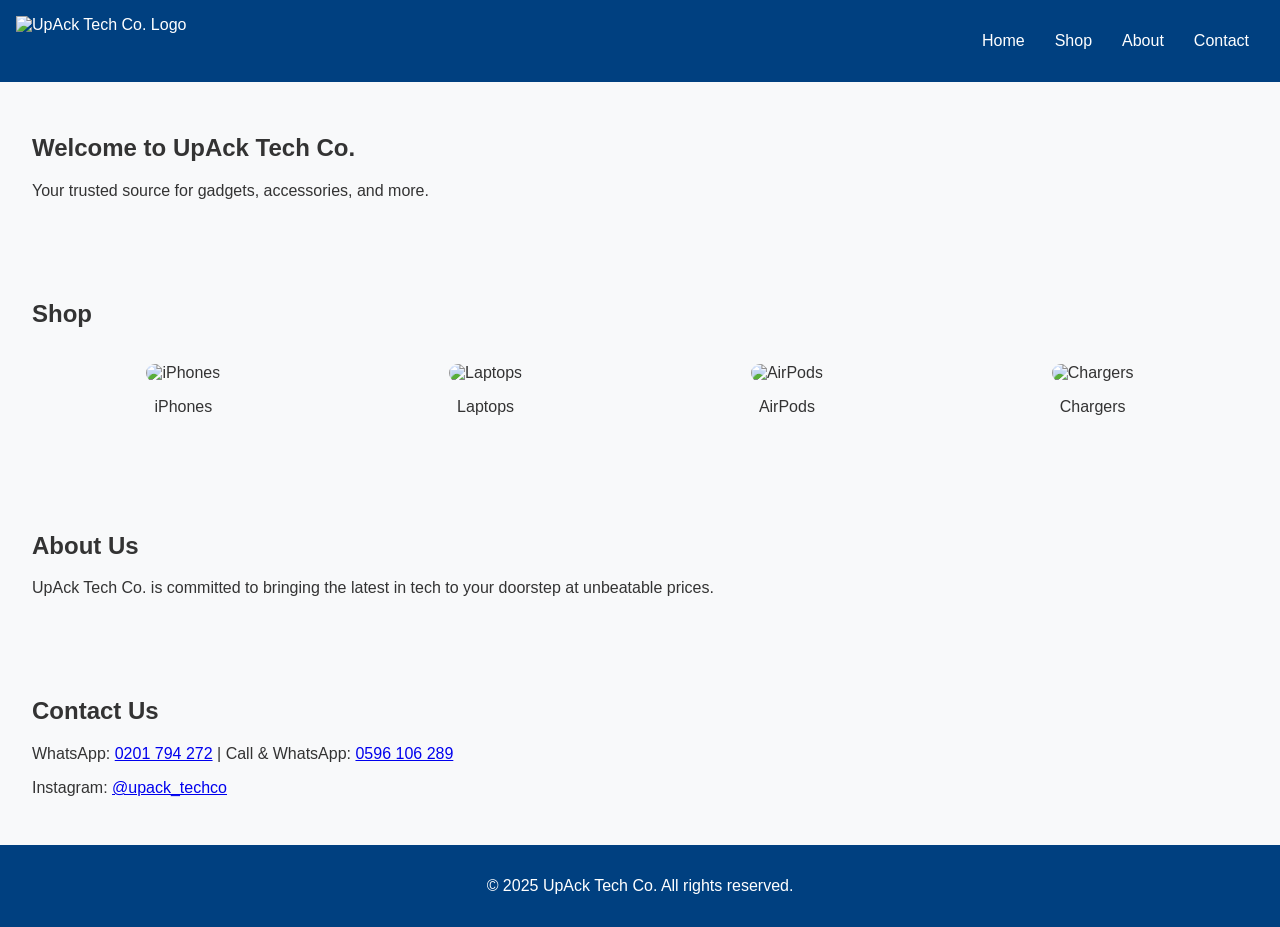
==== index.html @ f2b2d9c3 "Add files via upload" ====
<!DOCTYPE html>
<html lang="en">
<head>
    <meta charset="UTF-8">
    <meta name="viewport" content="width=device-width, initial-scale=1.0">
    <title>UpAck Tech Co.</title>
    <link rel="stylesheet" href="styles.css">
</head>
<body>
    <header>
        <img src="logo.png" alt="UpAck Tech Co. Logo" class="logo">
        <nav>
            <ul>
                <li><a href="#home">Home</a></li>
                <li><a href="#shop">Shop</a></li>
                <li><a href="#about">About</a></li>
                <li><a href="#contact">Contact</a></li>
            </ul>
        </nav>
    </header>

    <section id="home">
        <h1>Welcome to UpAck Tech Co.</h1>
        <p>Your trusted source for gadgets, accessories, and more.</p>
    </section>

    <section id="shop">
        <h2>Shop</h2>
        <div class="products">
            <div class="product"><img src="iphone.jpg" alt="iPhones"><p>iPhones</p></div>
            <div class="product"><img src="laptop.jpg" alt="Laptops"><p>Laptops</p></div>
            <div class="product"><img src="airpods.jpg" alt="AirPods"><p>AirPods</p></div>
            <div class="product"><img src="charger.jpg" alt="Chargers"><p>Chargers</p></div>
        </div>
    </section>

    <section id="about">
        <h2>About Us</h2>
        <p>UpAck Tech Co. is committed to bringing the latest in tech to your doorstep at unbeatable prices.</p>
    </section>

    <section id="contact">
        <h2>Contact Us</h2>
        <p>WhatsApp: <a href="https://chat.whatsapp.com/IaB4vqDEpP27LANTCaO13o?mode=ac_t">0201 794 272</a> | Call & WhatsApp: <a href="https://wa.me/233596106289">0596 106 289</a></p>
        <p>Instagram: <a href="https://www.instagram.com/upack_techco?igsh=MTBhNWp0eGJoMXd2bw==">@upack_techco</a></p>
    </section>

    <footer>
        <p>© 2025 UpAck Tech Co. All rights reserved.</p>
    </footer>
</body>
</html>
---- styles.css ----
body {
    font-family: Arial, sans-serif;
    margin: 0;
    padding: 0;
    background-color: #f8f9fa;
    color: #333;
}
header {
    background-color: #004080;
    color: white;
    padding: 1em;
    display: flex;
    justify-content: space-between;
    align-items: center;
}
.logo {
    height: 50px;
}
nav ul {
    list-style-type: none;
    margin: 0;
    padding: 0;
    display: flex;
}
nav ul li {
    margin: 0 15px;
}
nav ul li a {
    color: white;
    text-decoration: none;
}
section {
    padding: 2em;
}
.products {
    display: flex;
    justify-content: space-around;
    flex-wrap: wrap;
}
.product {
    margin: 1em;
    text-align: center;
}
.product img {
    height: 150px;
    border-radius: 10px;
}
footer {
    text-align: center;
    padding: 1em;
    background-color: #004080;
    color: white;
}
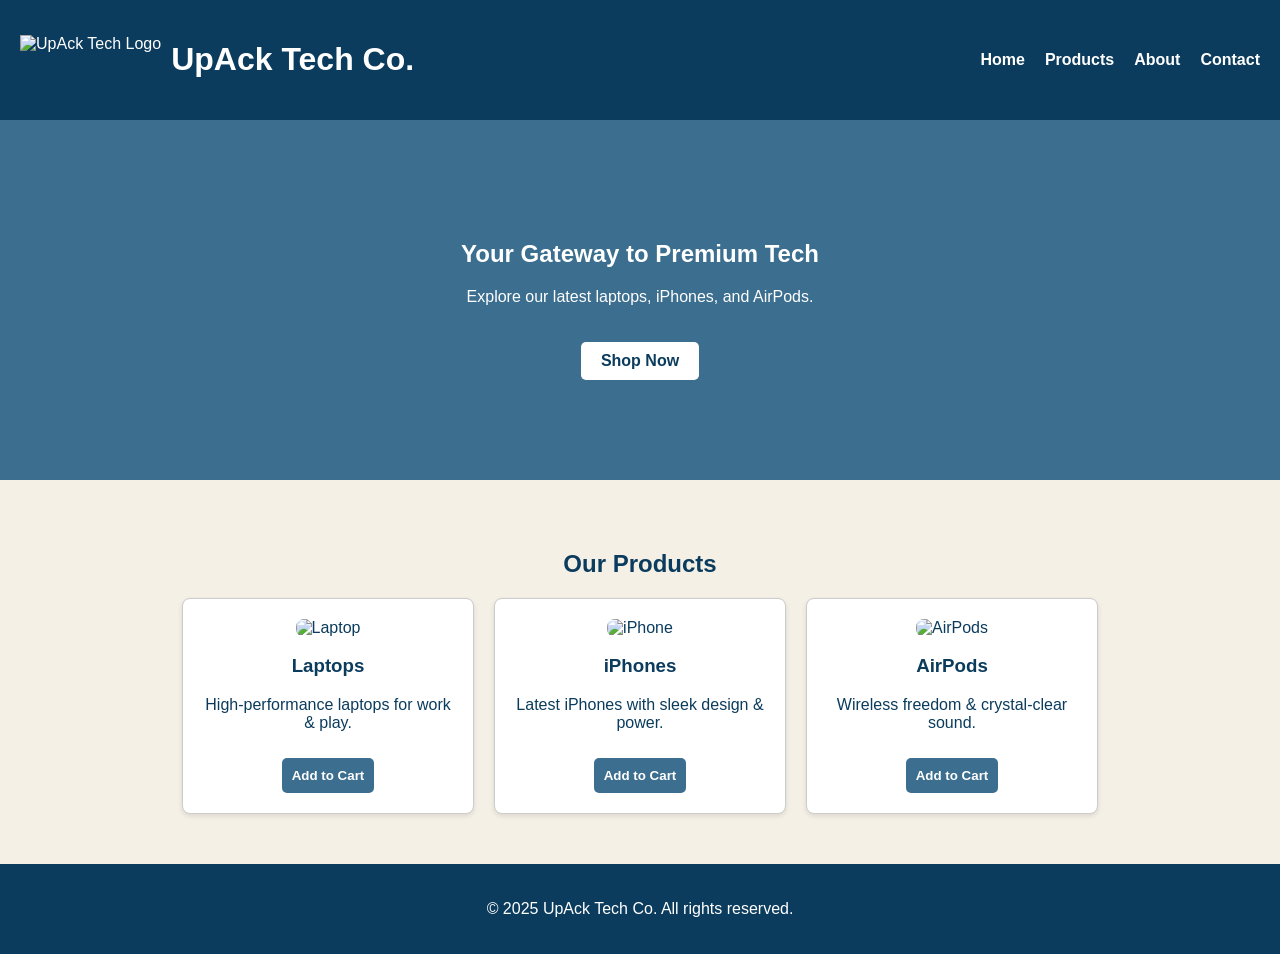
==== commit 6879324a: "Add files via upload" ====
--- a/index.html
+++ b/index.html
@@ -1,53 +1,65 @@
-
 <!DOCTYPE html>
 <html lang="en">
 <head>
-    <meta charset="UTF-8">
-    <meta name="viewport" content="width=device-width, initial-scale=1.0">
-    <title>UpAck Tech Co.</title>
-    <link rel="stylesheet" href="styles.css">
+  <meta charset="UTF-8">
+  <meta name="viewport" content="width=device-width, initial-scale=1.0">
+  <title>UpAck Tech Co. - E-Commerce</title>
+  <link rel="stylesheet" href="style.css">
 </head>
 <body>
-    <header>
-        <img src="logo.png" alt="UpAck Tech Co. Logo" class="logo">
-        <nav>
-            <ul>
-                <li><a href="#home">Home</a></li>
-                <li><a href="#shop">Shop</a></li>
-                <li><a href="#about">About</a></li>
-                <li><a href="#contact">Contact</a></li>
-            </ul>
-        </nav>
-    </header>
+  <!-- Header -->
+  <header>
+    <div class="logo">
+      <img src="images/logo.png" alt="UpAck Tech Logo">
+      <h1>UpAck Tech Co.</h1>
+    </div>
+    <nav>
+      <ul>
+        <li><a href="#home">Home</a></li>
+        <li><a href="#products">Products</a></li>
+        <li><a href="#about">About</a></li>
+        <li><a href="#contact">Contact</a></li>
+      </ul>
+    </nav>
+  </header>
 
-    <section id="home">
-        <h1>Welcome to UpAck Tech Co.</h1>
-        <p>Your trusted source for gadgets, accessories, and more.</p>
-    </section>
+  <!-- Hero Section -->
+  <section id="home" class="hero">
+    <h2>Your Gateway to Premium Tech</h2>
+    <p>Explore our latest laptops, iPhones, and AirPods.</p>
+    <a href="#products" class="btn">Shop Now</a>
+  </section>
 
-    <section id="shop">
-        <h2>Shop</h2>
-        <div class="products">
-            <div class="product"><img src="iphone.jpg" alt="iPhones"><p>iPhones</p></div>
-            <div class="product"><img src="laptop.jpg" alt="Laptops"><p>Laptops</p></div>
-            <div class="product"><img src="airpods.jpg" alt="AirPods"><p>AirPods</p></div>
-            <div class="product"><img src="charger.jpg" alt="Chargers"><p>Chargers</p></div>
-        </div>
-    </section>
+  <!-- Products -->
+  <section id="products" class="products">
+    <h2>Our Products</h2>
+    <div class="product-grid">
+      <div class="product-card">
+        <img src="https://via.placeholder.com/250" alt="Laptop">
+        <h3>Laptops</h3>
+        <p>High-performance laptops for work & play.</p>
+        <button>Add to Cart</button>
+      </div>
+      <div class="product-card">
+        <img src="https://via.placeholder.com/250" alt="iPhone">
+        <h3>iPhones</h3>
+        <p>Latest iPhones with sleek design & power.</p>
+        <button>Add to Cart</button>
+      </div>
+      <div class="product-card">
+        <img src="https://via.placeholder.com/250" alt="AirPods">
+        <h3>AirPods</h3>
+        <p>Wireless freedom & crystal-clear sound.</p>
+        <button>Add to Cart</button>
+      </div>
+    </div>
+  </section>
 
-    <section id="about">
-        <h2>About Us</h2>
-        <p>UpAck Tech Co. is committed to bringing the latest in tech to your doorstep at unbeatable prices.</p>
-    </section>
+  <!-- Footer -->
+  <footer>
+    <p>&copy; 2025 UpAck Tech Co. All rights reserved.</p>
+  </footer>
 
-    <section id="contact">
-        <h2>Contact Us</h2>
-        <p>WhatsApp: <a href="https://chat.whatsapp.com/IaB4vqDEpP27LANTCaO13o?mode=ac_t">0201 794 272</a> | Call & WhatsApp: <a href="https://wa.me/233596106289">0596 106 289</a></p>
-        <p>Instagram: <a href="https://www.instagram.com/upack_techco?igsh=MTBhNWp0eGJoMXd2bw==">@upack_techco</a></p>
-    </section>
-
-    <footer>
-        <p>© 2025 UpAck Tech Co. All rights reserved.</p>
-    </footer>
+  <script src="script.js"></script>
 </body>
-</html>
+</html>
--- a/style.css
+++ b/style.css
@@ -0,0 +1,117 @@
+:root {
+  --cream: #f5f0e6;
+  --navy: #0b3c5d;
+  --faded-blue: #3b6e8f;
+}
+
+body {
+  margin: 0;
+  font-family: Arial, sans-serif;
+  background-color: var(--cream);
+  color: var(--navy);
+}
+
+/* Header */
+header {
+  display: flex;
+  justify-content: space-between;
+  align-items: center;
+  padding: 20px;
+  background: var(--navy);
+  color: white;
+}
+
+header .logo {
+  display: flex;
+  align-items: center;
+}
+
+header .logo img {
+  height: 50px;
+  margin-right: 10px;
+}
+
+header nav ul {
+  list-style: none;
+  display: flex;
+  gap: 20px;
+}
+
+header nav ul li a {
+  text-decoration: none;
+  color: white;
+  font-weight: bold;
+}
+
+header nav ul li a:hover {
+  color: var(--faded-blue);
+}
+
+/* Hero Section */
+.hero {
+  text-align: center;
+  padding: 100px 20px;
+  background: var(--faded-blue);
+  color: white;
+}
+
+.hero .btn {
+  background: white;
+  color: var(--navy);
+  padding: 10px 20px;
+  margin-top: 20px;
+  display: inline-block;
+  text-decoration: none;
+  border-radius: 5px;
+  font-weight: bold;
+}
+
+/* Products */
+.products {
+  padding: 50px 20px;
+  text-align: center;
+}
+
+.product-grid {
+  display: flex;
+  justify-content: center;
+  gap: 20px;
+  flex-wrap: wrap;
+}
+
+.product-card {
+  background: white;
+  border: 1px solid #ccc;
+  border-radius: 8px;
+  padding: 20px;
+  width: 250px;
+  box-shadow: 0 2px 5px rgba(0,0,0,0.1);
+}
+
+.product-card img {
+  width: 100%;
+  border-radius: 8px;
+}
+
+.product-card button {
+  margin-top: 10px;
+  padding: 10px;
+  border: none;
+  background: var(--faded-blue);
+  color: white;
+  font-weight: bold;
+  cursor: pointer;
+  border-radius: 5px;
+}
+
+.product-card button:hover {
+  background: var(--navy);
+}
+
+/* Footer */
+footer {
+  background: var(--navy);
+  color: white;
+  text-align: center;
+  padding: 20px;
+}
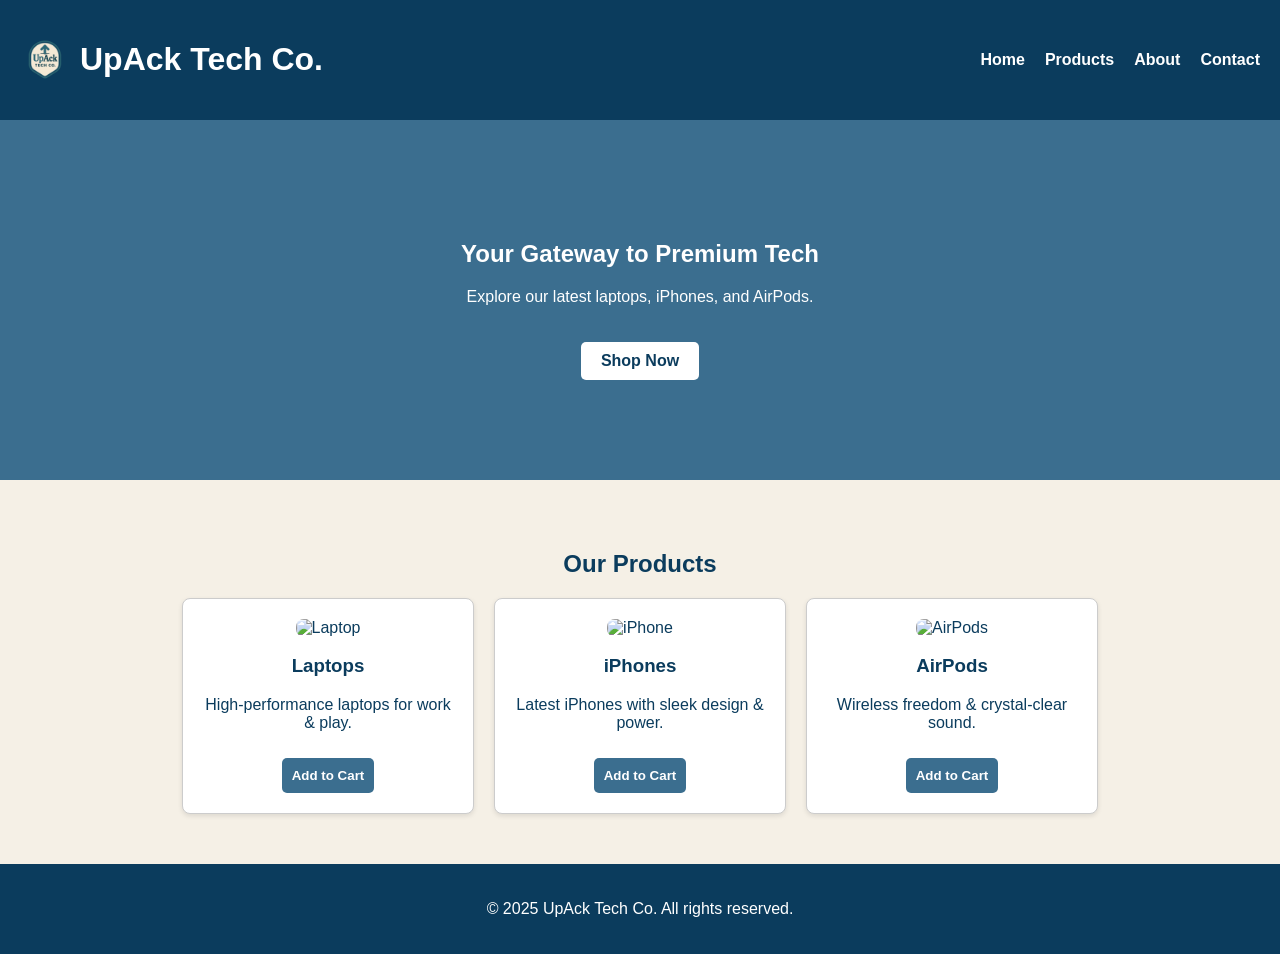
==== commit 46db2eaa: "Update logo image source in index.html" ====
--- a/index.html
+++ b/index.html
@@ -10,7 +10,7 @@
   <!-- Header -->
   <header>
     <div class="logo">
-      <img src="images/logo.png" alt="UpAck Tech Logo">
+      <img src="file_000000003e446243a9d1d703ee7481a4.png" alt="UpAck Tech Logo">
       <h1>UpAck Tech Co.</h1>
     </div>
     <nav>
@@ -62,4 +62,4 @@
 
   <script src="script.js"></script>
 </body>
-</html>+</html>
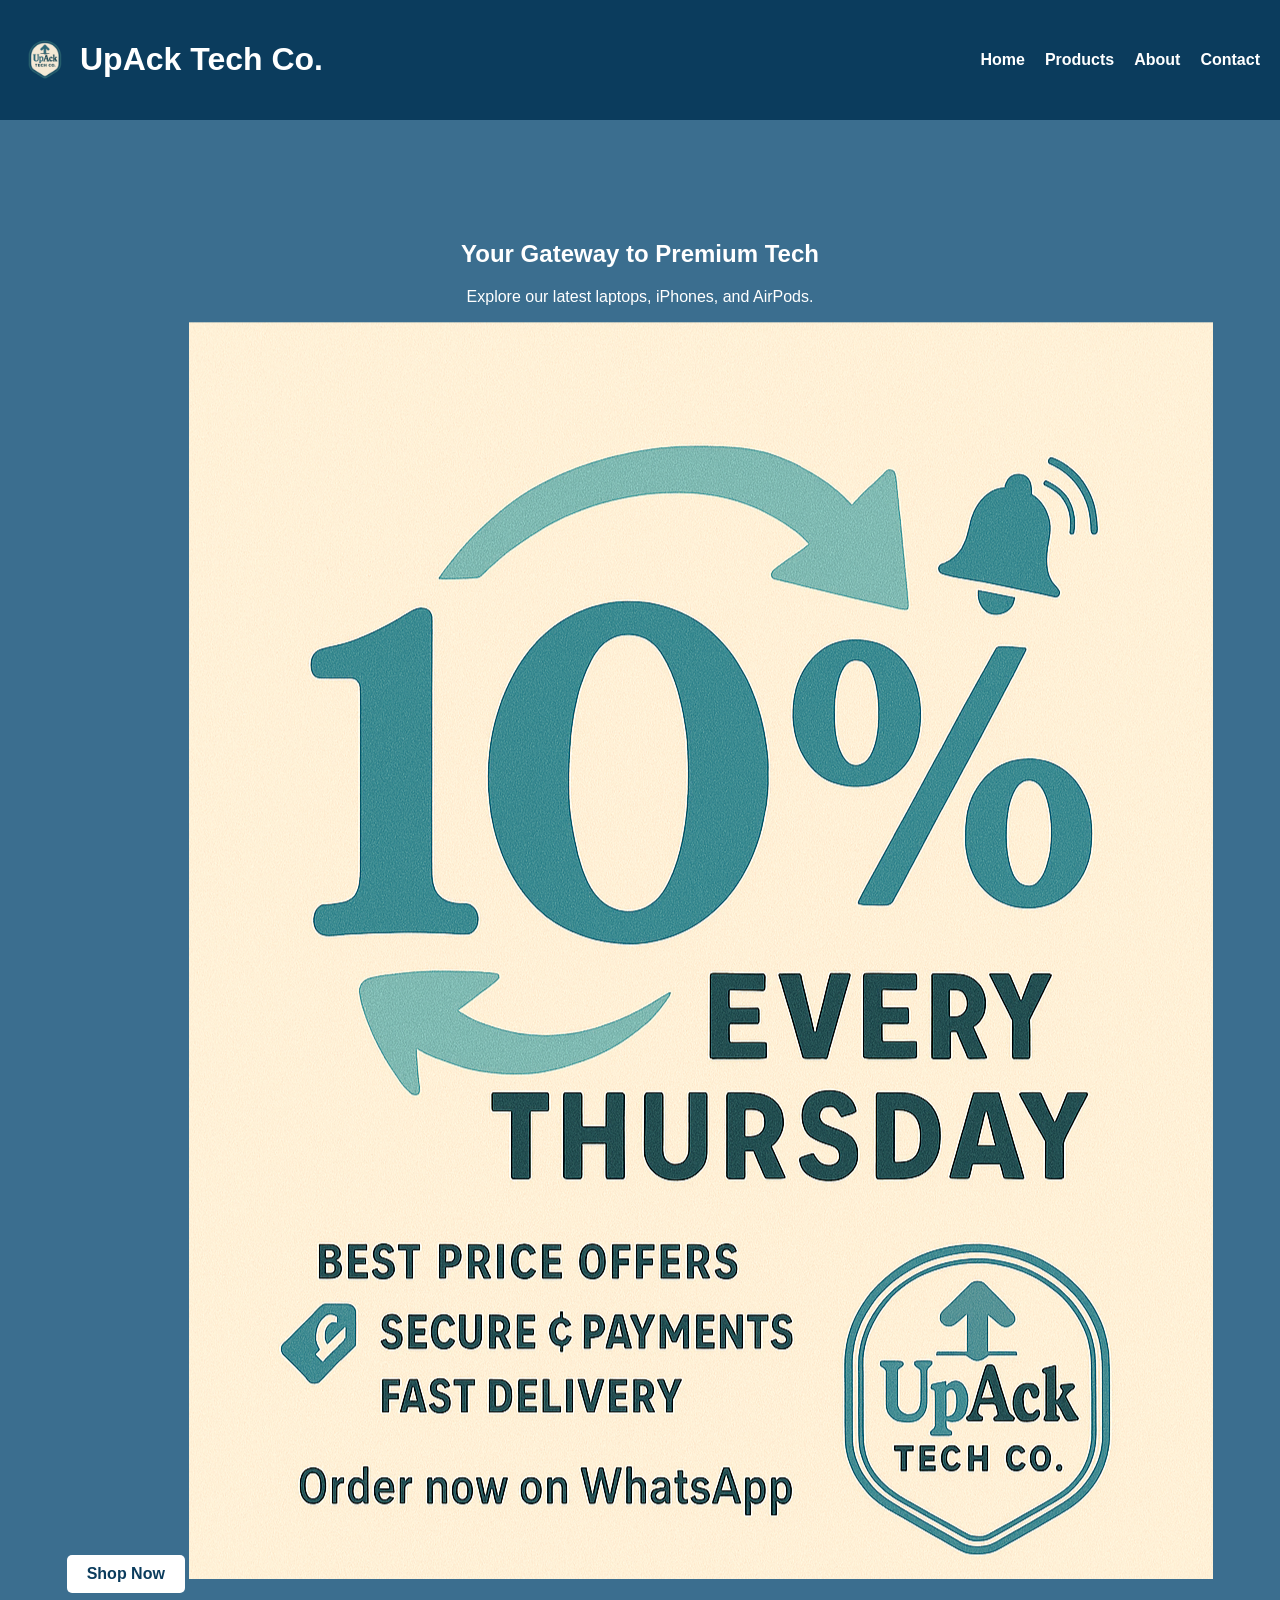
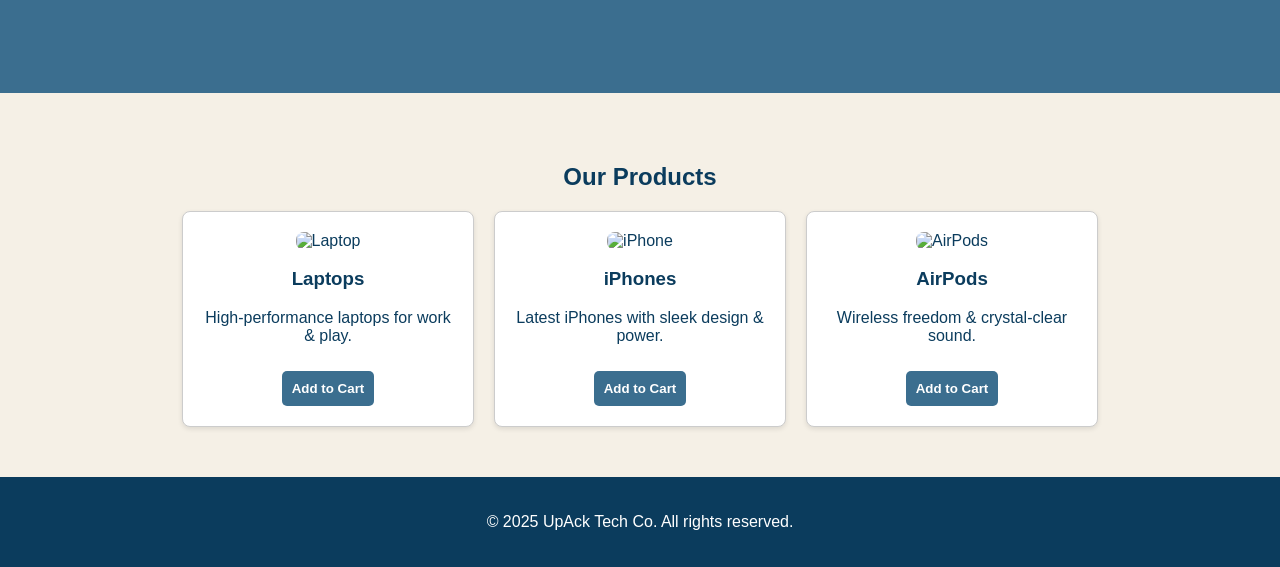
==== commit e2347814: "Add promotional image to home section" ====
--- a/index.html
+++ b/index.html
@@ -28,6 +28,9 @@
     <h2>Your Gateway to Premium Tech</h2>
     <p>Explore our latest laptops, iPhones, and AirPods.</p>
     <a href="#products" class="btn">Shop Now</a>
+ <img src="IMG_20250809_164645.png"
+     alt="Thursday 10% discount"
+     class="promo-image">
   </section>
 
   <!-- Products -->
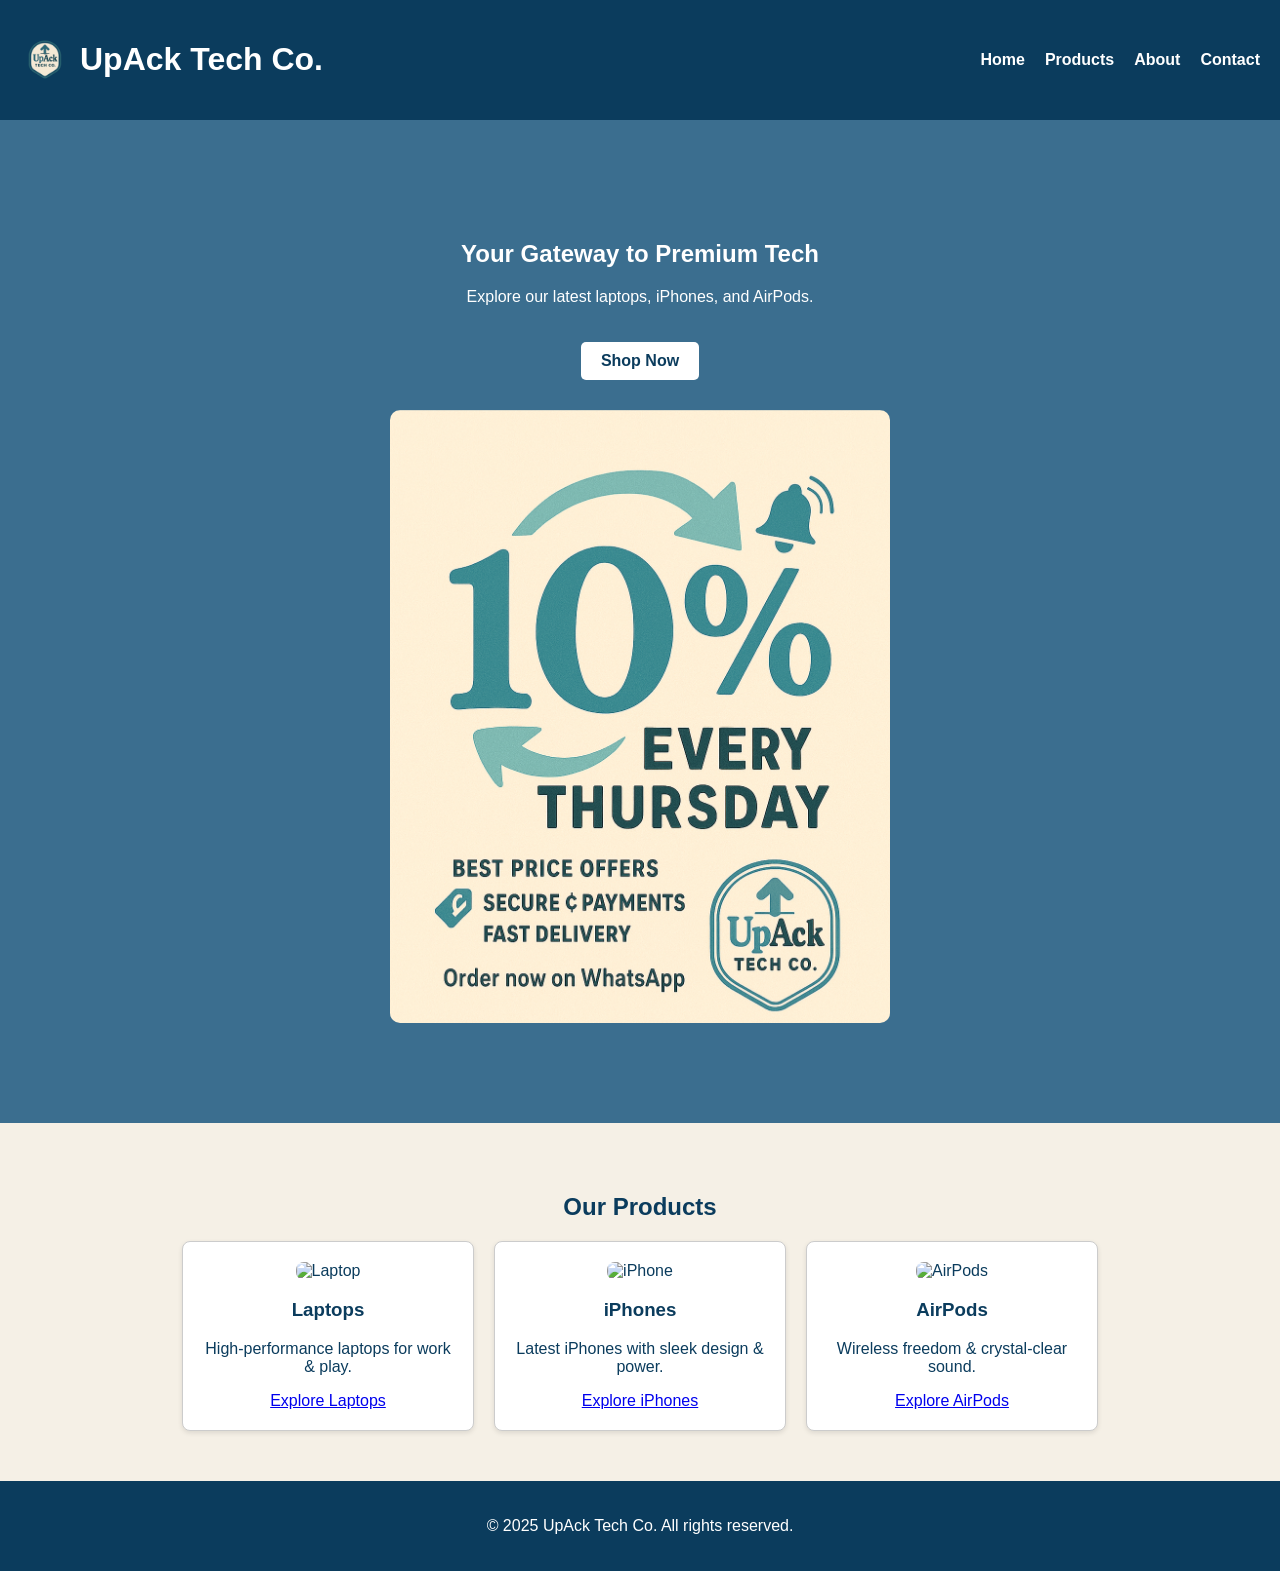
==== commit 3e598911: "Replace 'Add to Cart' buttons with links to categories" ====
--- a/index.html
+++ b/index.html
@@ -41,19 +41,19 @@
         <img src="https://via.placeholder.com/250" alt="Laptop">
         <h3>Laptops</h3>
         <p>High-performance laptops for work & play.</p>
-        <button>Add to Cart</button>
+        <a href="laptops.html" class="category-link">Explore Laptops</a>
       </div>
       <div class="product-card">
         <img src="https://via.placeholder.com/250" alt="iPhone">
         <h3>iPhones</h3>
         <p>Latest iPhones with sleek design & power.</p>
-        <button>Add to Cart</button>
+        <a href="iphones.html" class="category-link">Explore iPhones</a>
       </div>
       <div class="product-card">
         <img src="https://via.placeholder.com/250" alt="AirPods">
         <h3>AirPods</h3>
         <p>Wireless freedom & crystal-clear sound.</p>
-        <button>Add to Cart</button>
+        <a href="airpods.html" class="category-link">Explore AirPods</a>
       </div>
     </div>
   </section>
--- a/style.css
+++ b/style.css
@@ -66,6 +66,16 @@
   font-weight: bold;
 }
 
+
+/* Thursday Discount Image */
+.promo-image {
+  display: block;
+  width: 100%;
+  max-width: 500px;
+  height: auto;
+  margin: 30px auto 0;
+  border-radius: 10px;
+}
 /* Products */
 .products {
   padding: 50px 20px;
@@ -114,4 +124,4 @@
   color: white;
   text-align: center;
   padding: 20px;
-}+}
